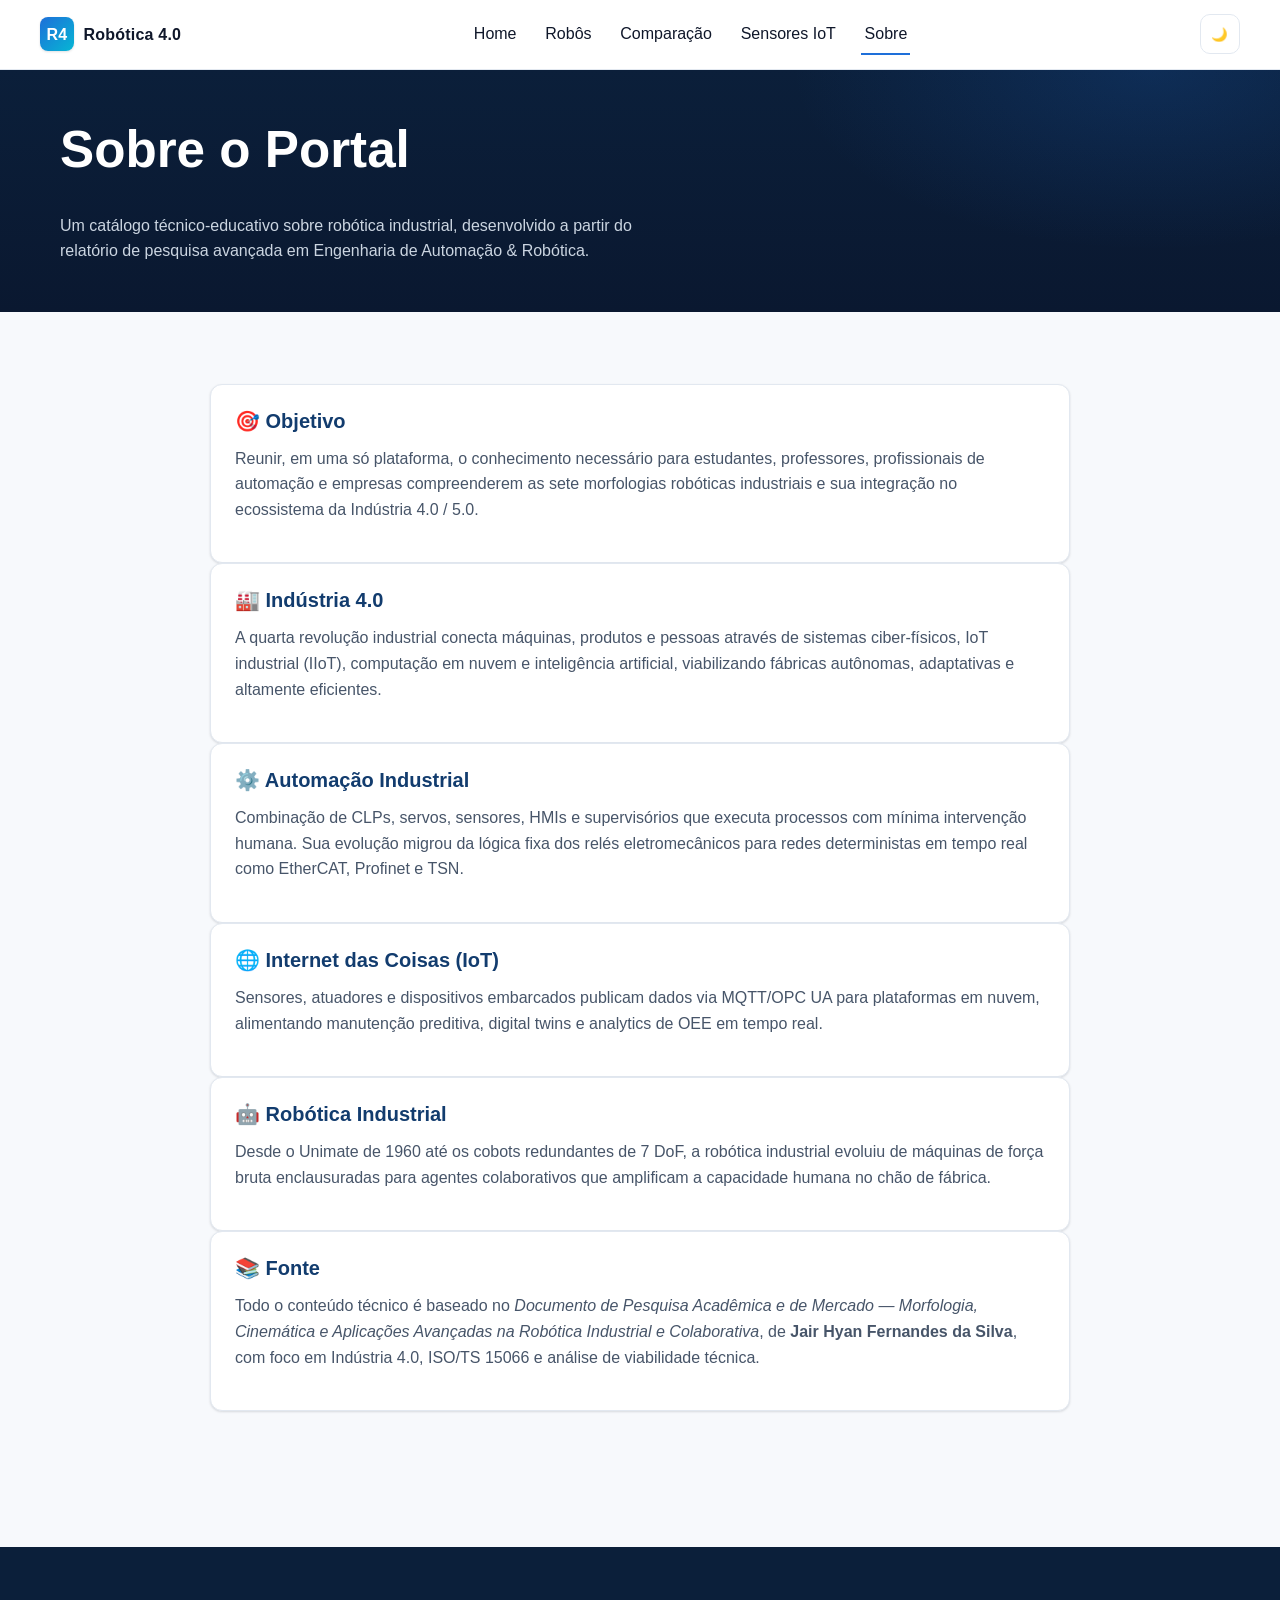
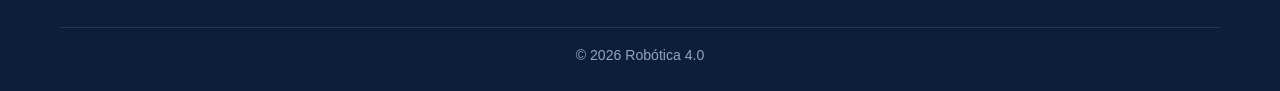
==== about.html @ 8efeae7a "Primeiro commit do projeto" ====
<!DOCTYPE html>
<html lang="pt-BR">
<head>
  <meta charset="UTF-8"/>
  <meta name="viewport" content="width=device-width, initial-scale=1"/>
  <meta name="description" content="Sobre o portal Robótica 4.0 — objetivo, Indústria 4.0, automação industrial, IoT e robótica."/>
  <title>Sobre — Robótica 4.0</title>
  <link rel="stylesheet" href="css/style.css"/>
  <link rel="stylesheet" href="css/animations.css"/>
  <link rel="stylesheet" href="css/responsive.css"/>
</head>
<body>

<header class="site-header">
  <div class="container nav">
    <a href="index.html" class="logo"><span class="logo-mark">R4</span> Robótica 4.0</a>
    <nav>
      <ul class="nav-menu">
        <li><a href="index.html">Home</a></li>
        <li><a href="index.html#robos">Robôs</a></li>
        <li><a href="compare.html">Comparação</a></li>
        <li><a href="sensores.html">Sensores IoT</a></li>
        <li><a href="about.html">Sobre</a></li>
      </ul>
    </nav>
    <div style="display:flex;gap:.5rem;align-items:center">
      <button class="icone-btn" id="toggle-tema">🌙</button>
      <button class="icone-btn hamburguer" aria-label="Menu">☰</button>
    </div>
  </div>
</header>

<section class="robo-header">
  <div class="container">
    <h1>Sobre o Portal</h1>
    <p>Um catálogo técnico-educativo sobre robótica industrial, desenvolvido a partir do relatório de pesquisa avançada em Engenharia de Automação & Robótica.</p>
  </div>
</section>

<main class="secao">
  <div class="container" style="max-width:900px">
    <div class="painel reveal">
      <h3>🎯 Objetivo</h3>
      <p>Reunir, em uma só plataforma, o conhecimento necessário para estudantes, professores, profissionais de automação e empresas compreenderem as sete morfologias robóticas industriais e sua integração no ecossistema da Indústria 4.0 / 5.0.</p>
    </div>
    <div class="painel reveal">
      <h3>🏭 Indústria 4.0</h3>
      <p>A quarta revolução industrial conecta máquinas, produtos e pessoas através de sistemas ciber-físicos, IoT industrial (IIoT), computação em nuvem e inteligência artificial, viabilizando fábricas autônomas, adaptativas e altamente eficientes.</p>
    </div>
    <div class="painel reveal">
      <h3>⚙️ Automação Industrial</h3>
      <p>Combinação de CLPs, servos, sensores, HMIs e supervisórios que executa processos com mínima intervenção humana. Sua evolução migrou da lógica fixa dos relés eletromecânicos para redes deterministas em tempo real como EtherCAT, Profinet e TSN.</p>
    </div>
    <div class="painel reveal">
      <h3>🌐 Internet das Coisas (IoT)</h3>
      <p>Sensores, atuadores e dispositivos embarcados publicam dados via MQTT/OPC UA para plataformas em nuvem, alimentando manutenção preditiva, digital twins e analytics de OEE em tempo real.</p>
    </div>
    <div class="painel reveal">
      <h3>🤖 Robótica Industrial</h3>
      <p>Desde o Unimate de 1960 até os cobots redundantes de 7 DoF, a robótica industrial evoluiu de máquinas de força bruta enclausuradas para agentes colaborativos que amplificam a capacidade humana no chão de fábrica.</p>
    </div>
    <div class="painel reveal">
      <h3>📚 Fonte</h3>
      <p>Todo o conteúdo técnico é baseado no <em>Documento de Pesquisa Acadêmica e de Mercado — Morfologia, Cinemática e Aplicações Avançadas na Robótica Industrial e Colaborativa</em>, de <strong>Jair Hyan Fernandes da Silva</strong>, com foco em Indústria 4.0, ISO/TS 15066 e análise de viabilidade técnica.</p>
    </div>
  </div>
</main>

<footer class="site-footer">
  <div class="container">
    <div class="footer-bottom">© <span id="ano"></span> Robótica 4.0</div>
  </div>
</footer>

<button class="voltar-topo" id="voltar-topo">↑</button>
<div class="modal" id="modal-imagem"><button class="modal-fechar">✕</button><img src="" alt=""/></div>

<script>document.getElementById("ano").textContent = new Date().getFullYear();</script>
<script src="js/script.js"></script>
<script src="js/menu.js"></script>
</body>
</html>
---- css/style.css ----
/* =========================================================
   ROBÓTICA INDUSTRIAL — Estilo Principal
   Design inspirado em Indústria 4.0 (azul / cinza / branco)
   ========================================================= */

/* Variáveis globais de tema */
:root {
  --azul-900: #0b1f3a;
  --azul-700: #123c6e;
  --azul-500: #1e6fd9;
  --azul-300: #64a6ff;
  --ciano:    #06b6d4;
  --cinza-900:#0f172a;
  --cinza-700:#334155;
  --cinza-500:#64748b;
  --cinza-300:#cbd5e1;
  --cinza-100:#f1f5f9;
  --branco:   #ffffff;

  --bg:        #f7f9fc;
  --superficie:#ffffff;
  --texto:     #0f172a;
  --texto-suave:#475569;
  --borda:     #e2e8f0;

  --primaria:  var(--azul-500);
  --primaria-hover: var(--azul-700);
  --acento:    var(--ciano);

  --sombra-sm: 0 1px 2px rgba(15,23,42,.06), 0 1px 3px rgba(15,23,42,.08);
  --sombra-md: 0 6px 20px rgba(15,23,42,.08);
  --sombra-lg: 0 20px 40px rgba(15,23,42,.12);

  --raio-sm: 6px;
  --raio:    12px;
  --raio-lg: 20px;

  --largura-max: 1200px;

  --transicao: 250ms cubic-bezier(.2,.7,.2,1);
}

/* Tema escuro */
html[data-tema="escuro"] {
  --bg:        #0b1220;
  --superficie:#111a2e;
  --texto:     #e2e8f0;
  --texto-suave:#94a3b8;
  --borda:     #1e293b;
  --primaria:  var(--azul-300);
  --primaria-hover: var(--azul-500);
}

/* Reset básico */
*, *::before, *::after { box-sizing: border-box; }
html { scroll-behavior: smooth; }
body {
  margin: 0;
  font-family: 'Segoe UI', Roboto, 'Helvetica Neue', Arial, sans-serif;
  background: var(--bg);
  color: var(--texto);
  line-height: 1.6;
  -webkit-font-smoothing: antialiased;
}
img { max-width: 100%; display: block; }
a { color: var(--primaria); text-decoration: none; transition: color var(--transicao); }
a:hover { color: var(--primaria-hover); }
h1,h2,h3,h4 { color: var(--texto); line-height: 1.25; margin: 0 0 .6em; }
h1 { font-size: clamp(1.9rem, 3vw + 1rem, 3.2rem); }
h2 { font-size: clamp(1.5rem, 1.5vw + 1rem, 2.2rem); }
h3 { font-size: 1.25rem; }
p  { color: var(--texto-suave); margin: 0 0 1em; }

.container {
  max-width: var(--largura-max);
  margin: 0 auto;
  padding: 0 1.25rem;
}

/* ---------------- Header / Menu ---------------- */
.site-header {
  position: sticky; top: 0; z-index: 100;
  background: color-mix(in srgb, var(--superficie) 92%, transparent);
  backdrop-filter: saturate(160%) blur(12px);
  border-bottom: 1px solid var(--borda);
}
.nav {
  display: flex; align-items: center; justify-content: space-between;
  padding: .9rem 0;
}
.logo {
  display: flex; align-items: center; gap: .6rem;
  font-weight: 800; letter-spacing: .2px; color: var(--texto);
}
.logo-mark {
  width: 34px; height: 34px; border-radius: 8px;
  background: linear-gradient(135deg, var(--azul-500), var(--ciano));
  display: grid; place-items: center; color: #fff; font-weight: 900;
  box-shadow: var(--sombra-sm);
}
.nav-menu {
  display: flex; gap: 1.4rem; align-items: center; list-style: none; margin: 0; padding: 0;
}
.nav-menu a {
  color: var(--texto); font-weight: 500; padding: .4rem .2rem; position: relative;
}
.nav-menu a::after {
  content: ""; position: absolute; left: 0; bottom: -6px; height: 2px; width: 0;
  background: var(--primaria); transition: width var(--transicao);
}
.nav-menu a:hover::after, .nav-menu a.ativo::after { width: 100%; }

.icone-btn {
  background: transparent; border: 1px solid var(--borda); color: var(--texto);
  width: 40px; height: 40px; border-radius: 10px; cursor: pointer;
  display: grid; place-items: center; transition: all var(--transicao);
}
.icone-btn:hover { background: var(--cinza-100); }
html[data-tema="escuro"] .icone-btn:hover { background: #1e293b; }

.hamburguer { display: none; }

/* ---------------- Hero ---------------- */
.hero {
  position: relative; overflow: hidden;
  background:
    radial-gradient(1000px 500px at 80% -10%, rgba(30,111,217,.25), transparent 60%),
    radial-gradient(700px 400px at -10% 20%, rgba(6,182,212,.20), transparent 60%),
    linear-gradient(180deg, var(--azul-900), #071427);
  color: #fff;
  padding: 5rem 0 6rem;
}
.hero .container {
  display: grid; grid-template-columns: 1.1fr .9fr; gap: 3rem; align-items: center;
}
.hero h1 { color: #fff; }
.hero p { color: #cbd5e1; font-size: 1.1rem; max-width: 60ch; }
.hero .badge {
  display: inline-flex; align-items: center; gap: .5rem;
  background: rgba(255,255,255,.08); border: 1px solid rgba(255,255,255,.15);
  padding: .35rem .75rem; border-radius: 999px; font-size: .85rem; color: #cbd5e1;
  margin-bottom: 1rem;
}
.hero-acoes { display: flex; gap: .8rem; margin-top: 1.5rem; flex-wrap: wrap; }

.btn {
  display: inline-flex; align-items: center; gap: .5rem;
  padding: .8rem 1.2rem; border-radius: 10px; border: 1px solid transparent;
  font-weight: 600; cursor: pointer; transition: all var(--transicao);
  text-decoration: none;
}
.btn-primario { background: var(--primaria); color: #fff; }
.btn-primario:hover { background: var(--primaria-hover); color: #fff; transform: translateY(-1px); box-shadow: var(--sombra-md); }
.btn-secundario { background: transparent; color: #fff; border-color: rgba(255,255,255,.3); }
.btn-secundario:hover { background: rgba(255,255,255,.08); color: #fff; }
.btn-outline { background: transparent; color: var(--primaria); border-color: var(--primaria); }
.btn-outline:hover { background: var(--primaria); color: #fff; }

.hero-visual {
  position: relative; aspect-ratio: 4/3; border-radius: var(--raio-lg);
  background: linear-gradient(135deg, rgba(255,255,255,.05), rgba(255,255,255,.02));
  border: 1px solid rgba(255,255,255,.12);
  overflow: hidden; box-shadow: var(--sombra-lg);
}
.hero-visual img { width: 100%; height: 100%; object-fit: cover; opacity: .9; }

/* ---------------- Seções ---------------- */
.secao { padding: 4.5rem 0; }
.secao-titulo {
  text-align: center; margin-bottom: 2.5rem;
}
.secao-titulo small {
  display: block; color: var(--primaria); font-weight: 700; letter-spacing: .12em;
  text-transform: uppercase; font-size: .82rem; margin-bottom: .6rem;
}
.secao-titulo h2 { margin: 0; }
.secao-alt { background: var(--superficie); border-top: 1px solid var(--borda); border-bottom: 1px solid var(--borda); }

.conceitos { display: grid; grid-template-columns: repeat(auto-fit, minmax(260px, 1fr)); gap: 1.25rem; }
.conceito-card {
  background: var(--superficie); border: 1px solid var(--borda);
  border-radius: var(--raio); padding: 1.5rem; box-shadow: var(--sombra-sm);
  transition: all var(--transicao);
}
.conceito-card:hover { transform: translateY(-4px); box-shadow: var(--sombra-md); border-color: var(--azul-300); }
.conceito-icon {
  width: 48px; height: 48px; border-radius: 12px;
  background: linear-gradient(135deg, var(--azul-500), var(--ciano));
  color: #fff; display: grid; place-items: center; font-size: 1.4rem; font-weight: 800; margin-bottom: 1rem;
}

/* ---------------- Ferramentas (busca e filtros) ---------------- */
.ferramentas {
  display: flex; flex-wrap: wrap; gap: 1rem; align-items: center; justify-content: space-between;
  margin-bottom: 1.5rem;
}
.busca {
  flex: 1 1 300px; position: relative;
}
.busca input {
  width: 100%; padding: .85rem 1rem .85rem 2.6rem;
  border: 1px solid var(--borda); border-radius: 10px;
  background: var(--superficie); color: var(--texto); font-size: 1rem;
  transition: border-color var(--transicao), box-shadow var(--transicao);
}
.busca input:focus { outline: none; border-color: var(--primaria); box-shadow: 0 0 0 3px rgba(30,111,217,.15); }
.busca::before {
  content: "🔍"; position: absolute; left: .9rem; top: 50%; transform: translateY(-50%); opacity: .6;
}

.filtros { display: flex; flex-wrap: wrap; gap: .5rem; }
.chip {
  padding: .5rem .9rem; border-radius: 999px; border: 1px solid var(--borda);
  background: var(--superficie); color: var(--texto-suave); cursor: pointer;
  font-size: .87rem; font-weight: 500; transition: all var(--transicao);
}
.chip:hover { border-color: var(--primaria); color: var(--primaria); }
.chip.ativo { background: var(--primaria); color: #fff; border-color: var(--primaria); }

/* ---------------- Grid de robôs ---------------- */
.grid-robos {
  display: grid; grid-template-columns: repeat(auto-fill, minmax(280px, 1fr)); gap: 1.5rem;
}
.card-robo {
  background: var(--superficie); border: 1px solid var(--borda); border-radius: var(--raio-lg);
  overflow: hidden; display: flex; flex-direction: column; box-shadow: var(--sombra-sm);
  transition: transform var(--transicao), box-shadow var(--transicao), border-color var(--transicao);
  opacity: 0; transform: translateY(20px);
}
.card-robo.visivel { opacity: 1; transform: translateY(0); }
.card-robo:hover { transform: translateY(-6px); box-shadow: var(--sombra-lg); border-color: var(--azul-300); }
.card-robo .miniatura { aspect-ratio: 16/10; overflow: hidden; background: #0e1a2f; }
.card-robo .miniatura img {
  width: 100%; height: 100%; object-fit: cover;
  transition: transform 600ms cubic-bezier(.2,.7,.2,1);
}
.card-robo:hover .miniatura img { transform: scale(1.06); }
.card-robo-conteudo { padding: 1.25rem; display: flex; flex-direction: column; gap: .6rem; flex: 1; }
.card-robo h3 { margin: 0; }
.card-robo p { margin: 0; font-size: .93rem; }
.card-robo-tags { display: flex; flex-wrap: wrap; gap: .35rem; margin-top: .3rem; }
.tag {
  font-size: .72rem; padding: .2rem .55rem; border-radius: 999px;
  background: rgba(30,111,217,.1); color: var(--primaria); font-weight: 600; text-transform: capitalize;
}
.card-robo .btn { align-self: flex-start; margin-top: auto; }

/* ---------------- Página do robô ---------------- */
.robo-header {
  padding: 3rem 0 2rem;
  background:
    radial-gradient(600px 300px at 90% 0%, rgba(30,111,217,.18), transparent 60%),
    linear-gradient(180deg, var(--azul-900), #0a1830);
  color: #fff;
}
.robo-header h1 { color: #fff; }
.robo-header p { color: #cbd5e1; max-width: 70ch; }
.breadcrumb { color: #94a3b8; font-size: .9rem; margin-bottom: .8rem; }
.breadcrumb a { color: #cbd5e1; }
.robo-hero-grid { display: grid; grid-template-columns: 1.2fr .8fr; gap: 2rem; align-items: center; }
.robo-hero-grid img {
  width: 100%; aspect-ratio: 4/3; object-fit: cover; border-radius: var(--raio-lg);
  border: 1px solid rgba(255,255,255,.15); box-shadow: var(--sombra-lg); cursor: zoom-in;
}

.robo-secoes { display: grid; grid-template-columns: repeat(auto-fit, minmax(280px, 1fr)); gap: 1.25rem; }
.painel {
  background: var(--superficie); border: 1px solid var(--borda); border-radius: var(--raio);
  padding: 1.5rem; box-shadow: var(--sombra-sm);
}
.painel h3 {
  display: flex; align-items: center; gap: .5rem; margin-top: 0;
  color: var(--azul-700);
}
html[data-tema="escuro"] .painel h3 { color: var(--azul-300); }
.painel ul { padding-left: 1.15rem; margin: 0; }
.painel li { margin: .3rem 0; color: var(--texto-suave); }

/* Tabela */
.tabela-wrap { overflow-x: auto; border-radius: var(--raio); border: 1px solid var(--borda); }
table {
  width: 100%; border-collapse: collapse; background: var(--superficie);
}
th, td { padding: .9rem 1rem; text-align: left; border-bottom: 1px solid var(--borda); font-size: .93rem; }
th { background: var(--cinza-100); color: var(--texto); font-weight: 700; }
html[data-tema="escuro"] th { background: #182238; }
tbody tr:hover { background: rgba(30,111,217,.05); }

/* Fabricantes */
.grid-fabricantes { display: grid; grid-template-columns: repeat(auto-fit, minmax(240px, 1fr)); gap: 1rem; }
.fab-card {
  background: var(--superficie); border: 1px solid var(--borda); border-radius: var(--raio);
  padding: 1.25rem; text-align: center; transition: all var(--transicao);
}
.fab-card:hover { transform: translateY(-3px); box-shadow: var(--sombra-md); border-color: var(--azul-300); }
.fab-card img { height: 40px; object-fit: contain; margin: .5rem auto 1rem; }
.fab-card h4 { margin: 0 0 .3rem; color: var(--texto); }
.fab-card .modelo { font-weight: 600; color: var(--primaria); margin-bottom: .5rem; }
.fab-card p { font-size: .88rem; margin: 0; }

/* ---------------- Comparação ---------------- */
.compare-nota { text-align: center; color: var(--texto-suave); margin-bottom: 1.5rem; }

/* ---------------- Formulário ---------------- */
.form-contato {
  background: var(--superficie); border: 1px solid var(--borda); border-radius: var(--raio-lg);
  padding: 2rem; max-width: 720px; margin: 0 auto; box-shadow: var(--sombra-sm);
}
.form-grupo { margin-bottom: 1.1rem; }
.form-grupo label { display: block; font-weight: 600; margin-bottom: .4rem; color: var(--texto); }
.form-grupo input, .form-grupo textarea {
  width: 100%; padding: .75rem .9rem; border: 1px solid var(--borda);
  border-radius: 10px; background: var(--bg); color: var(--texto); font-size: 1rem; font-family: inherit;
  transition: border-color var(--transicao), box-shadow var(--transicao);
}
.form-grupo input:focus, .form-grupo textarea:focus {
  outline: none; border-color: var(--primaria); box-shadow: 0 0 0 3px rgba(30,111,217,.15);
}
.form-grupo .erro { color: #dc2626; font-size: .85rem; margin-top: .3rem; display: none; }
.form-grupo.invalido input, .form-grupo.invalido textarea { border-color: #dc2626; }
.form-grupo.invalido .erro { display: block; }
.mensagem-sucesso {
  margin-top: 1rem; padding: 1rem; border-radius: 10px;
  background: rgba(6, 182, 212, .12); color: #0e7490; border: 1px solid rgba(6,182,212,.3);
  display: none;
}
.mensagem-sucesso.ativa { display: block; }

/* ---------------- Accordion ---------------- */
.accordion { border-top: 1px solid var(--borda); }
.accordion-item { border-bottom: 1px solid var(--borda); }
.accordion-header {
  width: 100%; text-align: left; padding: 1.1rem 0; background: transparent;
  border: none; font-size: 1.05rem; font-weight: 600; cursor: pointer;
  color: var(--texto); display: flex; justify-content: space-between; align-items: center;
}
.accordion-header::after {
  content: "+"; font-size: 1.4rem; color: var(--primaria); transition: transform var(--transicao);
}
.accordion-item.aberto .accordion-header::after { content: "−"; }
.accordion-body {
  max-height: 0; overflow: hidden; transition: max-height 400ms ease;
  color: var(--texto-suave);
}
.accordion-item.aberto .accordion-body { max-height: 500px; padding-bottom: 1rem; }

/* ---------------- Footer ---------------- */
.site-footer {
  background: var(--azul-900); color: #cbd5e1; padding: 3rem 0 1.5rem; margin-top: 4rem;
}
.footer-grid { display: grid; grid-template-columns: repeat(auto-fit, minmax(220px, 1fr)); gap: 2rem; }
.site-footer h4 { color: #fff; }
.site-footer a { color: #cbd5e1; }
.site-footer a:hover { color: #fff; }
.footer-bottom {
  border-top: 1px solid rgba(255,255,255,.1); margin-top: 2rem; padding-top: 1rem;
  text-align: center; font-size: .88rem; color: #94a3b8;
}

/* ---------------- Voltar ao topo ---------------- */
.voltar-topo {
  position: fixed; bottom: 1.5rem; right: 1.5rem; z-index: 90;
  width: 46px; height: 46px; border-radius: 50%; border: none;
  background: var(--primaria); color: #fff; cursor: pointer;
  box-shadow: var(--sombra-lg); font-size: 1.2rem;
  opacity: 0; visibility: hidden; transform: translateY(20px);
  transition: all var(--transicao);
}
.voltar-topo.visivel { opacity: 1; visibility: visible; transform: translateY(0); }
.voltar-topo:hover { background: var(--primaria-hover); }

/* ---------------- Modal ---------------- */
.modal {
  position: fixed; inset: 0; background: rgba(3, 10, 20, .85);
  display: none; align-items: center; justify-content: center; z-index: 200;
  padding: 1rem;
}
.modal.aberto { display: flex; }
.modal img { max-width: 95vw; max-height: 90vh; border-radius: var(--raio); box-shadow: var(--sombra-lg); }
.modal-fechar {
  position: absolute; top: 1rem; right: 1rem; background: rgba(255,255,255,.15); color: #fff;
  border: none; width: 44px; height: 44px; border-radius: 50%; font-size: 1.3rem; cursor: pointer;
}

/* Highlight de busca */
.destacado {
  outline: 3px solid var(--acento);
  outline-offset: 4px;
  animation: pulseHighlight 1.5s ease;
}
@keyframes pulseHighlight {
  0%   { box-shadow: 0 0 0 0 rgba(6,182,212,.6); }
  100% { box-shadow: 0 0 0 20px rgba(6,182,212,0); }
}
---- css/animations.css ----
/* =========================================================
   Animações reutilizáveis
   ========================================================= */

@keyframes fadeInUp {
  from { opacity: 0; transform: translateY(24px); }
  to   { opacity: 1; transform: translateY(0); }
}
@keyframes fadeIn {
  from { opacity: 0; } to { opacity: 1; }
}
@keyframes float {
  0%,100% { transform: translateY(0); }
  50%     { transform: translateY(-6px); }
}

.anim-fade-up { animation: fadeInUp 700ms ease both; }
.anim-fade-in { animation: fadeIn 700ms ease both; }

/* Aparece ao rolar (JS aplica .visivel) */
.reveal {
  opacity: 0; transform: translateY(28px);
  transition: opacity 700ms ease, transform 700ms cubic-bezier(.2,.7,.2,1);
}
.reveal.visivel { opacity: 1; transform: translateY(0); }

.hero-visual { animation: float 6s ease-in-out infinite; }
---- css/responsive.css ----
/* =========================================================
   Responsividade — Mobile, Tablet, Notebook, Desktop
   ========================================================= */

/* Tablet e menor */
@media (max-width: 960px) {
  .hero .container { grid-template-columns: 1fr; }
  .robo-hero-grid { grid-template-columns: 1fr; }
  .hero { padding: 3.5rem 0 4rem; }
}

/* Celular */
@media (max-width: 720px) {
  .hamburguer { display: grid; }

  .nav-menu {
    position: fixed; inset: 64px 0 auto 0;
    background: var(--superficie);
    flex-direction: column; align-items: flex-start;
    padding: 1rem 1.25rem; border-bottom: 1px solid var(--borda);
    gap: .4rem;
    transform: translateY(-120%); transition: transform 300ms ease;
    box-shadow: var(--sombra-md);
  }
  .nav-menu.aberto { transform: translateY(0); }
  .nav-menu li { width: 100%; }
  .nav-menu a { display: block; padding: .8rem 0; width: 100%; }

  .secao { padding: 3rem 0; }
  .form-contato { padding: 1.25rem; }
  .footer-grid { text-align: center; }
}

/* Pequenos */
@media (max-width: 420px) {
  .hero-acoes .btn { width: 100%; justify-content: center; }
  .ferramentas { flex-direction: column; align-items: stretch; }
  .voltar-topo { bottom: 1rem; right: 1rem; }
}
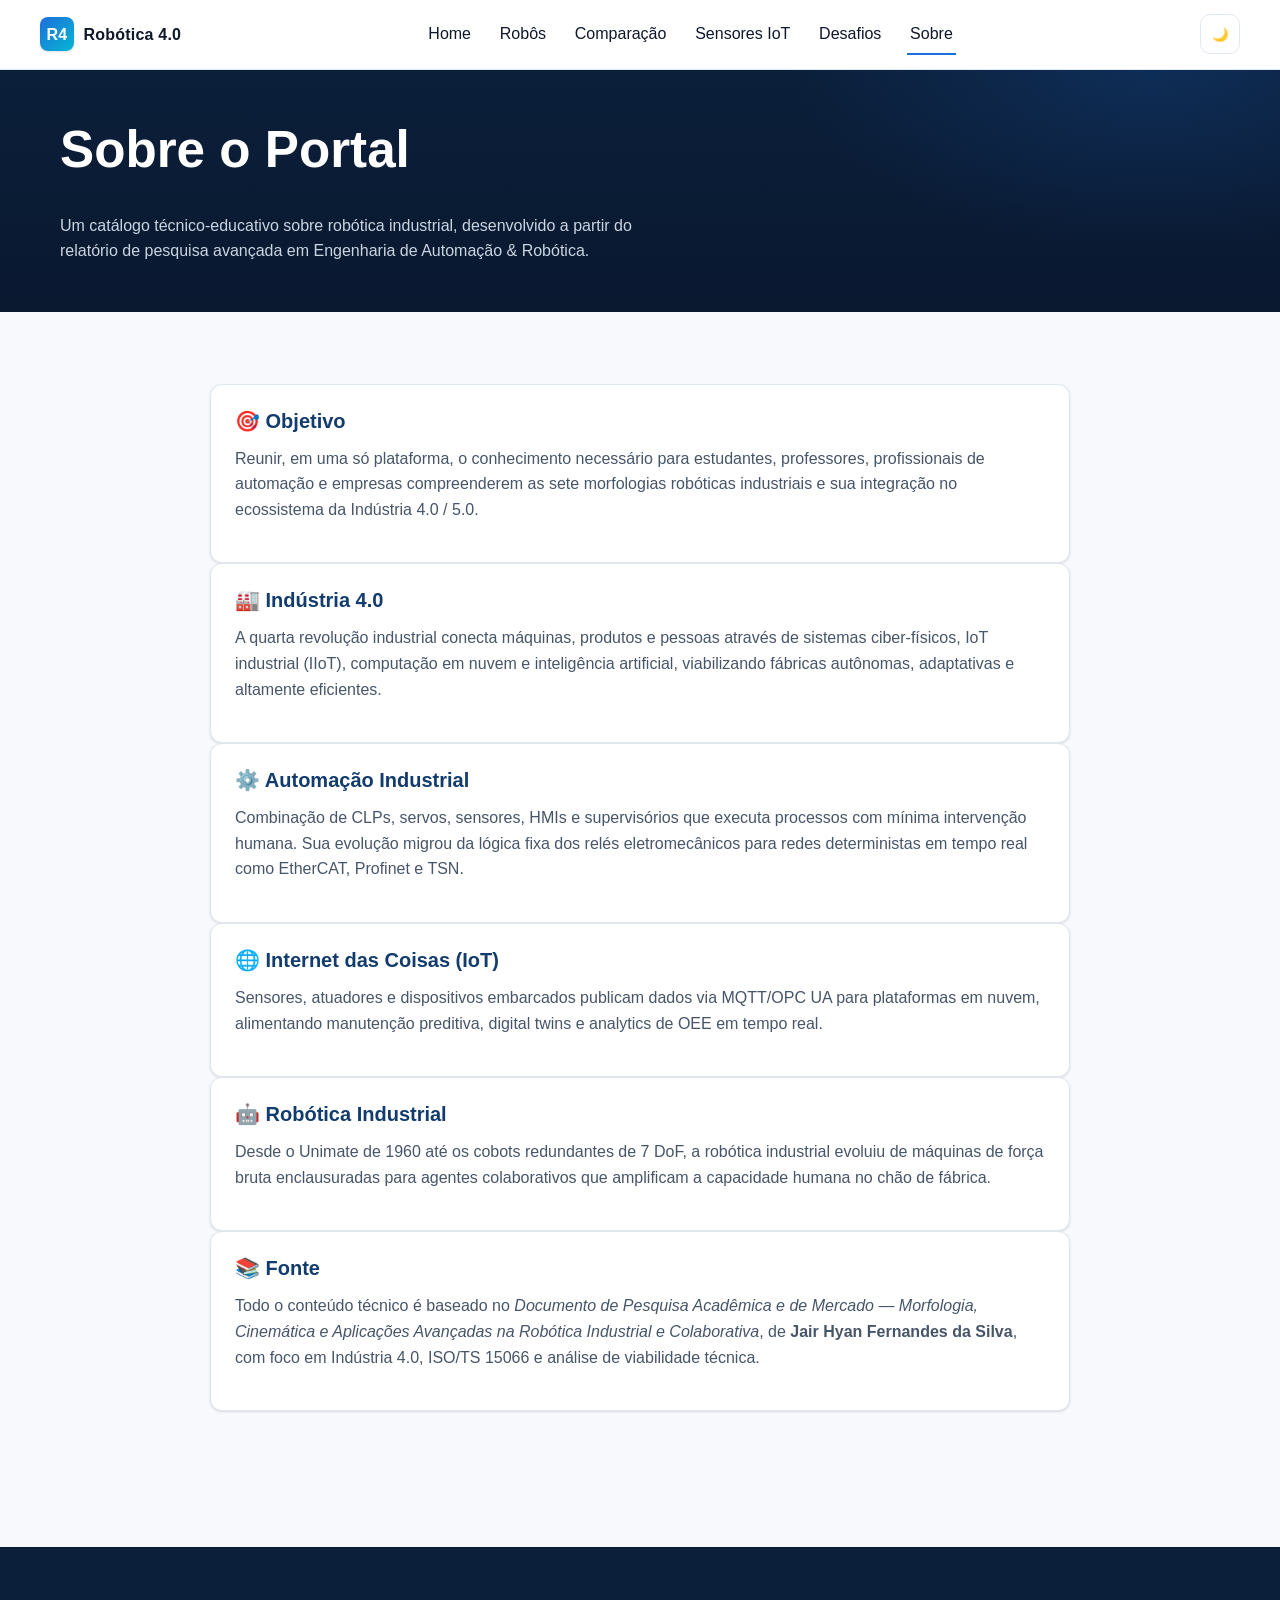
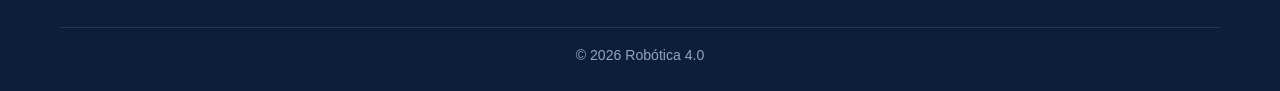
==== commit 7fe66de0: "adoro robos" ====
--- a/about.html
+++ b/about.html
@@ -20,6 +20,7 @@
         <li><a href="index.html#robos">Robôs</a></li>
         <li><a href="compare.html">Comparação</a></li>
         <li><a href="sensores.html">Sensores IoT</a></li>
+        <li><a href="desafios.html">Desafios</a></li>
         <li><a href="about.html">Sobre</a></li>
       </ul>
     </nav>
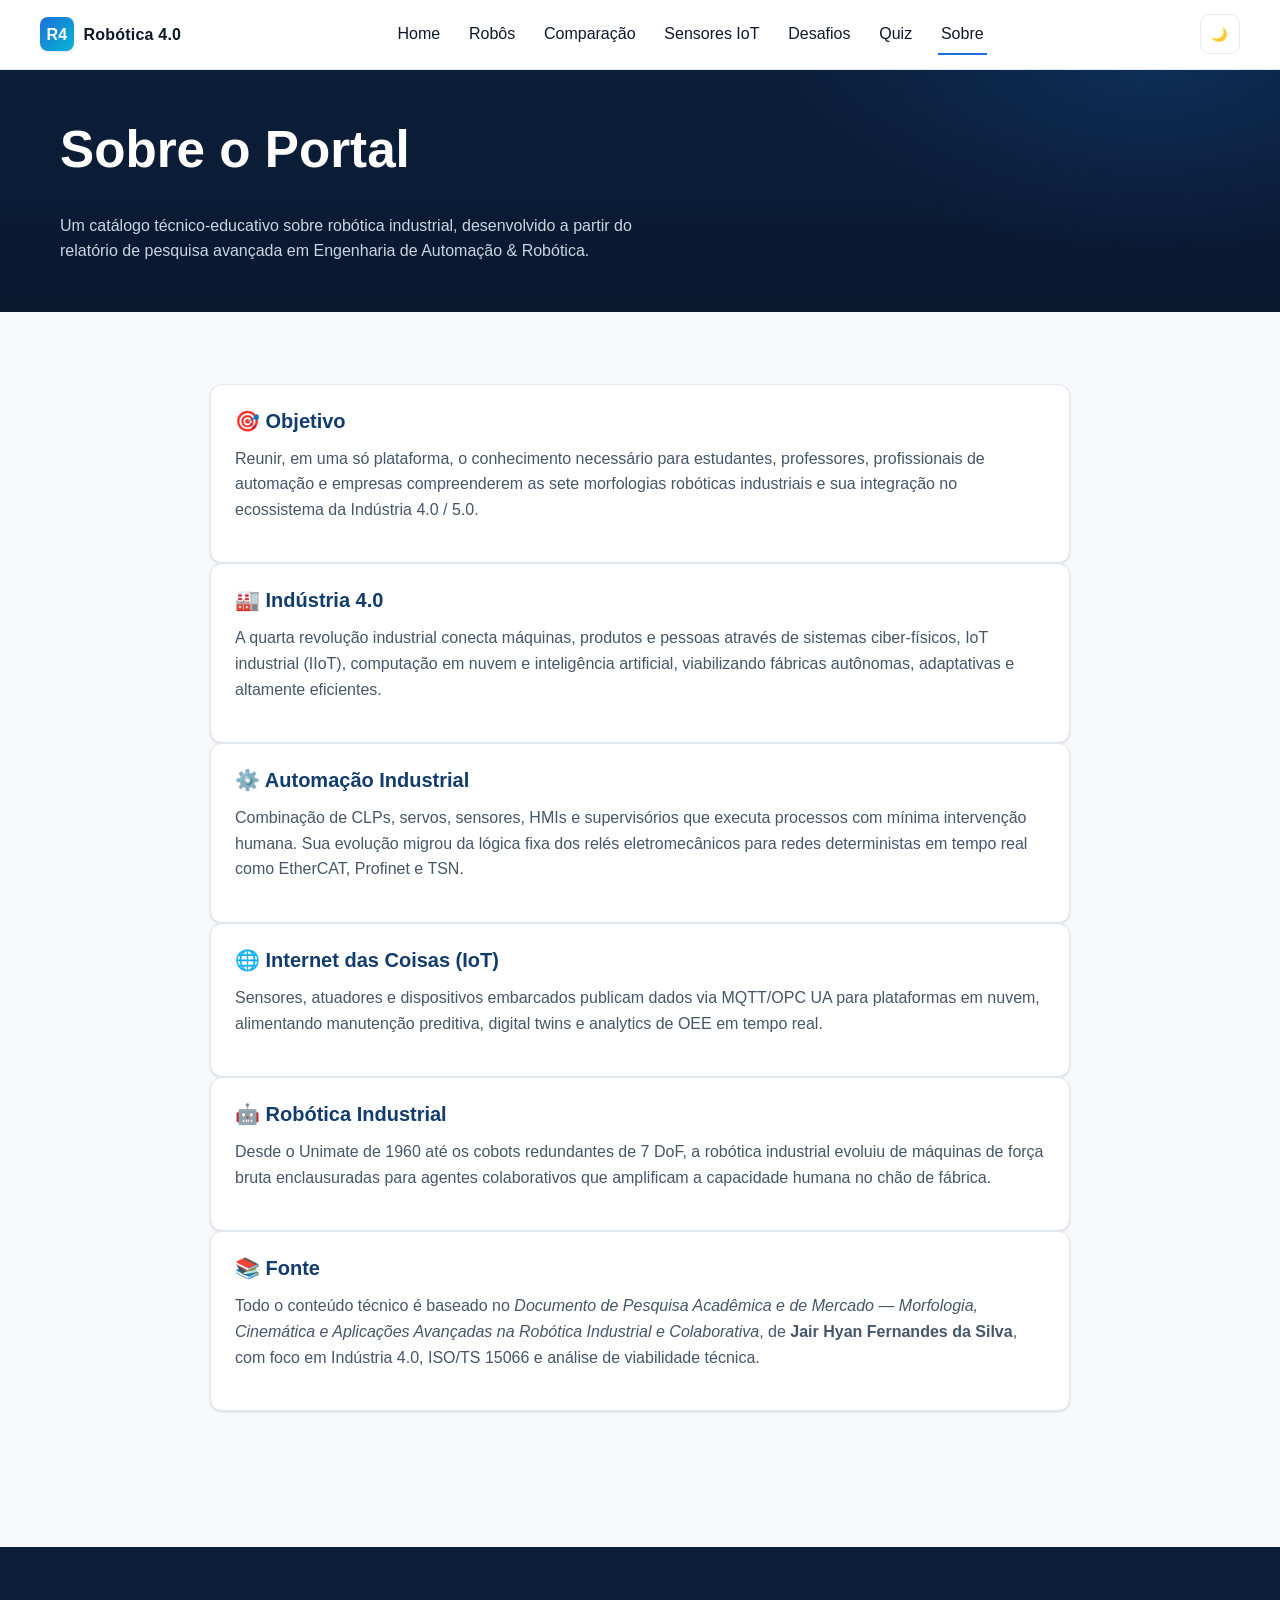
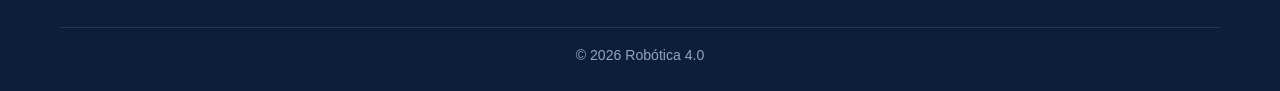
==== commit c39eb912: "resenhudo" ====
--- a/about.html
+++ b/about.html
@@ -21,6 +21,7 @@
         <li><a href="compare.html">Comparação</a></li>
         <li><a href="sensores.html">Sensores IoT</a></li>
         <li><a href="desafios.html">Desafios</a></li>
+        <li><a href="quiz.html">Quiz</a></li>
         <li><a href="about.html">Sobre</a></li>
       </ul>
     </nav>
